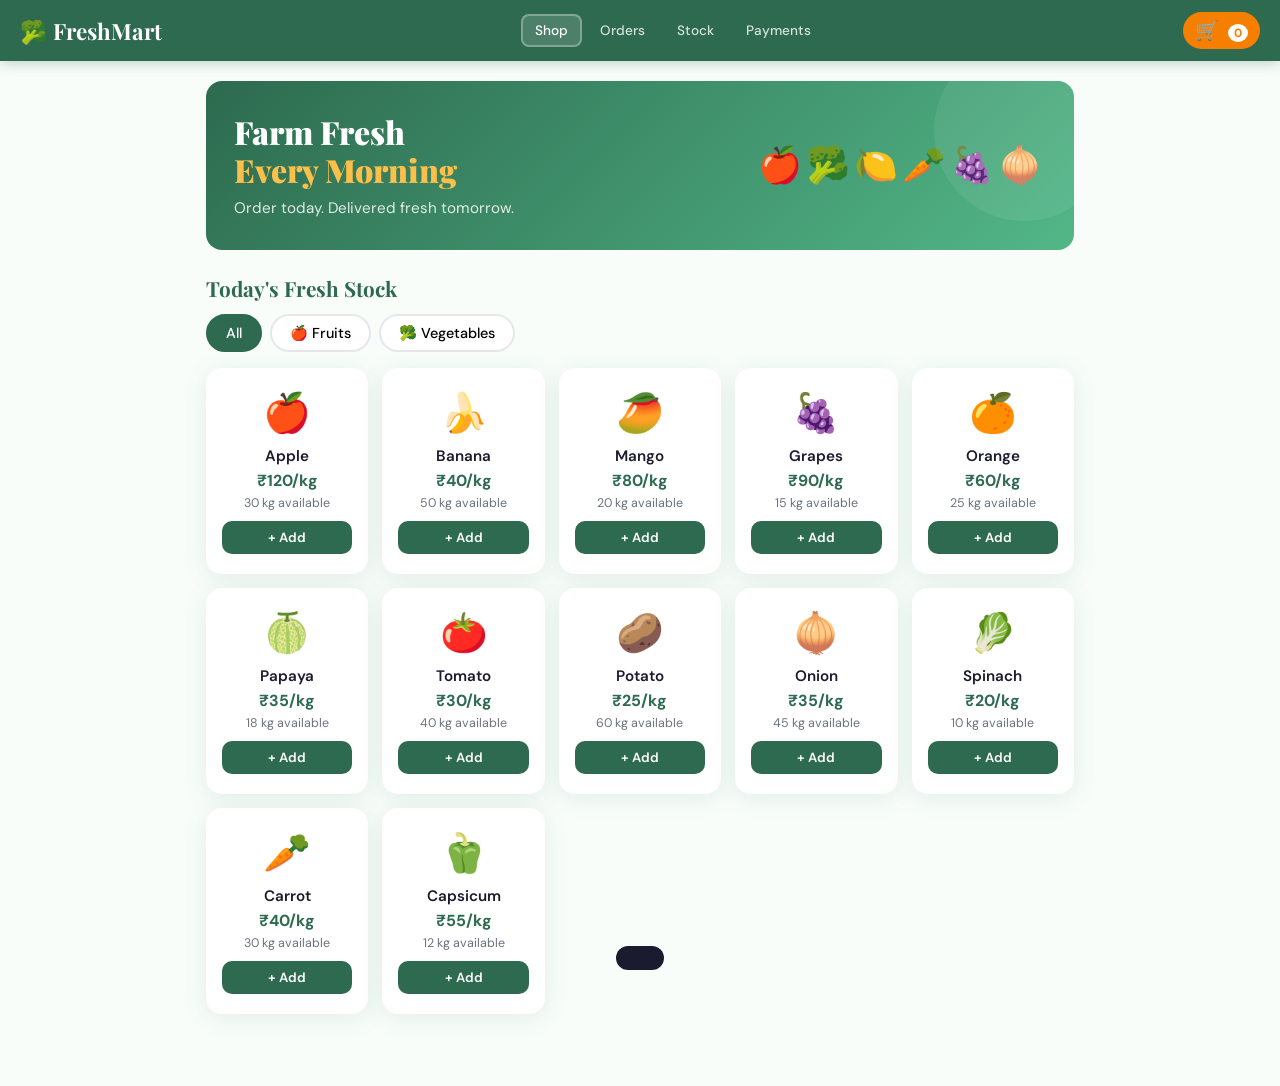
==== index.html @ b02ac65d "Add files via upload" ====
<!DOCTYPE html>
<html lang="en">
<head>
  <meta charset="UTF-8" />
  <meta name="viewport" content="width=device-width, initial-scale=1.0" />
  <title>FreshMart - Fresh Fruits & Vegetables</title>
  <meta name="description" content="Order fresh fruits and vegetables for next-day delivery" />
  <meta name="theme-color" content="#2d6a4f" />
  <link rel="manifest" href="manifest.json" />
  <link rel="apple-touch-icon" href="icons/icon-192.png" />
  <link rel="stylesheet" href="css/style.css" />
  <link href="https://fonts.googleapis.com/css2?family=Playfair+Display:wght@700;900&family=DM+Sans:wght@300;400;500;600&display=swap" rel="stylesheet" />
</head>
<body>

<!-- NAV -->
<nav class="navbar">
  <div class="nav-brand">🥦 FreshMart</div>
  <div class="nav-links">
    <button class="nav-btn active" onclick="showPage('shop')">Shop</button>
    <button class="nav-btn" onclick="showPage('orders')">Orders</button>
    <button class="nav-btn" onclick="showPage('stock')">Stock</button>
    <button class="nav-btn" onclick="showPage('payments')">Payments</button>
  </div>
  <div class="cart-icon" onclick="showCart()">
    🛒 <span class="cart-count" id="cartCount">0</span>
  </div>
</nav>

<!-- ===================== SHOP PAGE ===================== -->
<div id="page-shop" class="page active">
  <div class="hero">
    <div class="hero-text">
      <h1>Farm Fresh<br><span class="accent">Every Morning</span></h1>
      <p>Order today. Delivered fresh tomorrow.</p>
    </div>
    <div class="hero-illustration">🍎🥦🍋🥕🍇🧅</div>
  </div>

  <div class="section-title">Today's Fresh Stock</div>

  <div class="filter-bar">
    <button class="filter-btn active" onclick="filterProducts('all', this)">All</button>
    <button class="filter-btn" onclick="filterProducts('fruit', this)">🍎 Fruits</button>
    <button class="filter-btn" onclick="filterProducts('vegetable', this)">🥦 Vegetables</button>
  </div>

  <div class="product-grid" id="productGrid"></div>
</div>

<!-- ===================== CART MODAL ===================== -->
<div class="modal-overlay" id="cartModal" onclick="closeCart(event)">
  <div class="modal">
    <div class="modal-header">
      <h2>Your Cart 🛒</h2>
      <button class="close-btn" onclick="closeCart()">✕</button>
    </div>
    <div id="cartItems"></div>
    <div class="cart-footer">
      <div class="cart-total">Total: ₹<span id="cartTotal">0</span></div>
      <button class="btn-primary" onclick="showCheckout()">Proceed to Order →</button>
    </div>
  </div>
</div>

<!-- ===================== CHECKOUT MODAL ===================== -->
<div class="modal-overlay" id="checkoutModal" onclick="closeCheckout(event)">
  <div class="modal">
    <div class="modal-header">
      <h2>Place Order 📋</h2>
      <button class="close-btn" onclick="closeCheckout()">✕</button>
    </div>
    <div class="form-group">
      <label>Your Name *</label>
      <input type="text" id="custName" placeholder="Enter your name" />
    </div>
    <div class="form-group">
      <label>Phone Number *</label>
      <input type="tel" id="custPhone" placeholder="Enter phone number" />
    </div>
    <div class="form-group">
      <label>Delivery Address *</label>
      <textarea id="custAddress" placeholder="Enter delivery address" rows="2"></textarea>
    </div>
    <div class="form-group">
      <label>Payment Method</label>
      <div class="payment-options">
        <label class="pay-option">
          <input type="radio" name="payMethod" value="cash" checked /> Cash on Delivery
        </label>
        <label class="pay-option">
          <input type="radio" name="payMethod" value="upi" /> UPI / Online
        </label>
      </div>
    </div>
    <div id="upiDetails" class="upi-box" style="display:none;">
      <div class="upi-info">
        <div class="upi-qr">📱</div>
        <div>
          <div class="upi-label">UPI ID</div>
          <div class="upi-value" id="shopUpiId">yourshop@upi</div>
          <div class="upi-label" style="margin-top:6px">Phone Pay / GPay / Paytm</div>
          <div class="upi-value" id="shopPhone">+91 XXXXXXXXXX</div>
        </div>
      </div>
      <div class="form-group" style="margin-top:12px">
        <label>Transaction / UTR Number</label>
        <input type="text" id="utrNumber" placeholder="Enter UTR after payment" />
      </div>
    </div>
    <div class="order-summary-box" id="orderSummaryBox"></div>
    <button class="btn-primary" style="width:100%;margin-top:16px" onclick="placeOrder()">✅ Confirm Order</button>
  </div>
</div>

<!-- ===================== ORDERS PAGE ===================== -->
<div id="page-orders" class="page">
  <div class="page-header">
    <h2>Orders Dashboard</h2>
    <div class="header-actions">
      <select id="orderDateFilter" onchange="renderOrders()">
        <option value="today">Today's Orders</option>
        <option value="tomorrow">Tomorrow's Delivery</option>
        <option value="all">All Orders</option>
      </select>
      <button class="btn-secondary" onclick="exportOrders()">📤 Export</button>
    </div>
  </div>

  <div class="stats-row" id="orderStats"></div>
  <div id="ordersList"></div>
</div>

<!-- ===================== STOCK PAGE ===================== -->
<div id="page-stock" class="page">
  <div class="page-header">
    <h2>Stock Management</h2>
    <button class="btn-primary" onclick="showAddStock()">+ Add Item</button>
  </div>

  <div class="stats-row" id="stockStats"></div>

  <div class="stock-table-wrap">
    <table class="stock-table">
      <thead>
        <tr>
          <th>Item</th>
          <th>Category</th>
          <th>Opening Stock</th>
          <th>Sold</th>
          <th>Available</th>
          <th>Price (₹/kg)</th>
          <th>Actions</th>
        </tr>
      </thead>
      <tbody id="stockTableBody"></tbody>
    </table>
  </div>

  <!-- Add Stock Modal -->
  <div class="modal-overlay" id="addStockModal" onclick="closeAddStock(event)">
    <div class="modal">
      <div class="modal-header">
        <h2>Add / Update Item</h2>
        <button class="close-btn" onclick="closeAddStock()">✕</button>
      </div>
      <div class="form-group">
        <label>Item Name</label>
        <input type="text" id="stockName" placeholder="e.g. Mango" />
      </div>
      <div class="form-group">
        <label>Category</label>
        <select id="stockCategory">
          <option value="fruit">Fruit</option>
          <option value="vegetable">Vegetable</option>
        </select>
      </div>
      <div class="form-group">
        <label>Emoji Icon</label>
        <input type="text" id="stockEmoji" placeholder="🍎" maxlength="2" />
      </div>
      <div class="form-group">
        <label>Opening Stock (kg)</label>
        <input type="number" id="stockQty" placeholder="0" min="0" />
      </div>
      <div class="form-group">
        <label>Price per kg (₹)</label>
        <input type="number" id="stockPrice" placeholder="0" min="0" />
      </div>
      <button class="btn-primary" style="width:100%" onclick="saveStock()">Save Item</button>
    </div>
  </div>
</div>

<!-- ===================== PAYMENTS PAGE ===================== -->
<div id="page-payments" class="page">
  <div class="page-header">
    <h2>Payment Details</h2>
    <button class="btn-secondary" onclick="showEditPayment()">✏️ Edit</button>
  </div>

  <div class="payment-card">
    <div class="payment-card-header">Your Shop's UPI Details</div>
    <div class="payment-detail-row">
      <span>UPI ID</span>
      <strong id="displayUpiId">—</strong>
    </div>
    <div class="payment-detail-row">
      <span>Phone (GPay/Paytm)</span>
      <strong id="displayPhone">—</strong>
    </div>
    <div class="payment-detail-row">
      <span>Account Holder</span>
      <strong id="displayName">—</strong>
    </div>
    <div class="payment-detail-row">
      <span>Bank Name</span>
      <strong id="displayBank">—</strong>
    </div>
    <div class="qr-placeholder" id="qrPlaceholder">
      <div style="font-size:48px">📱</div>
      <div>Your QR code shown to customers</div>
    </div>
  </div>

  <div class="section-title" style="margin-top:32px">Payment Summary</div>
  <div class="stats-row" id="paymentStats"></div>

  <div class="section-title" style="margin-top:32px">Pending Payments</div>
  <div id="pendingPayments"></div>

  <!-- Edit Payment Modal -->
  <div class="modal-overlay" id="editPaymentModal" onclick="closeEditPayment(event)">
    <div class="modal">
      <div class="modal-header">
        <h2>Edit Payment Details</h2>
        <button class="close-btn" onclick="closeEditPayment()">✕</button>
      </div>
      <div class="form-group">
        <label>UPI ID</label>
        <input type="text" id="editUpiId" placeholder="yourname@upi" />
      </div>
      <div class="form-group">
        <label>Phone Number</label>
        <input type="tel" id="editPhone" placeholder="+91 XXXXXXXXXX" />
      </div>
      <div class="form-group">
        <label>Account Holder Name</label>
        <input type="text" id="editHolderName" placeholder="Your name" />
      </div>
      <div class="form-group">
        <label>Bank Name</label>
        <input type="text" id="editBank" placeholder="SBI / HDFC / etc." />
      </div>
      <button class="btn-primary" style="width:100%" onclick="savePaymentDetails()">Save</button>
    </div>
  </div>
</div>

<!-- Toast Notification -->
<div class="toast" id="toast"></div>

<script src="js/app.js"></script>
</body>
</html>
---- css/style.css ----
:root {
  --green: #2d6a4f;
  --green-light: #52b788;
  --green-pale: #d8f3dc;
  --orange: #f77f00;
  --yellow: #fcbf49;
  --red: #e63946;
  --bg: #f8fdf9;
  --card: #ffffff;
  --text: #1b1b2f;
  --text-muted: #6b7280;
  --border: #e5e7eb;
  --shadow: 0 4px 24px rgba(45,106,79,0.10);
  --radius: 16px;
}

* { box-sizing: border-box; margin: 0; padding: 0; }

body {
  font-family: 'DM Sans', sans-serif;
  background: var(--bg);
  color: var(--text);
  min-height: 100vh;
  padding-bottom: 40px;
}

/* NAV */
.navbar {
  background: var(--green);
  color: white;
  display: flex;
  align-items: center;
  justify-content: space-between;
  padding: 12px 20px;
  position: sticky;
  top: 0;
  z-index: 100;
  box-shadow: 0 2px 12px rgba(45,106,79,0.3);
}
.nav-brand {
  font-family: 'Playfair Display', serif;
  font-size: 1.4rem;
  font-weight: 700;
  white-space: nowrap;
}
.nav-links {
  display: flex;
  gap: 4px;
  flex-wrap: wrap;
}
.nav-btn {
  background: transparent;
  border: 2px solid transparent;
  color: rgba(255,255,255,0.8);
  padding: 6px 12px;
  border-radius: 8px;
  cursor: pointer;
  font-family: 'DM Sans', sans-serif;
  font-size: 0.85rem;
  font-weight: 500;
  transition: all 0.2s;
}
.nav-btn:hover, .nav-btn.active {
  background: rgba(255,255,255,0.15);
  color: white;
  border-color: rgba(255,255,255,0.3);
}
.cart-icon {
  cursor: pointer;
  font-size: 1.2rem;
  background: var(--orange);
  padding: 6px 12px;
  border-radius: 20px;
  font-weight: 600;
  white-space: nowrap;
}
.cart-count {
  background: white;
  color: var(--orange);
  border-radius: 50%;
  padding: 1px 6px;
  font-size: 0.75rem;
  font-weight: 700;
  margin-left: 4px;
}

/* PAGES */
.page { display: none; padding: 0 16px; max-width: 900px; margin: 0 auto; }
.page.active { display: block; }

/* HERO */
.hero {
  background: linear-gradient(135deg, var(--green) 0%, var(--green-light) 100%);
  border-radius: var(--radius);
  margin: 20px 0;
  padding: 32px 28px;
  display: flex;
  align-items: center;
  justify-content: space-between;
  color: white;
  overflow: hidden;
  position: relative;
}
.hero::before {
  content: '';
  position: absolute;
  top: -40px; right: -40px;
  width: 180px; height: 180px;
  background: rgba(255,255,255,0.07);
  border-radius: 50%;
}
.hero h1 {
  font-family: 'Playfair Display', serif;
  font-size: 2rem;
  font-weight: 900;
  line-height: 1.2;
}
.hero h1 .accent { color: var(--yellow); }
.hero p { margin-top: 8px; opacity: 0.85; font-size: 0.95rem; }
.hero-illustration { font-size: 2.2rem; letter-spacing: 4px; line-height: 1.6; text-align: right; }

/* SECTION TITLE */
.section-title {
  font-family: 'Playfair Display', serif;
  font-size: 1.3rem;
  font-weight: 700;
  color: var(--green);
  margin: 24px 0 12px;
}

/* FILTER */
.filter-bar {
  display: flex;
  gap: 8px;
  margin-bottom: 16px;
}
.filter-btn {
  padding: 8px 18px;
  border-radius: 20px;
  border: 2px solid var(--border);
  background: white;
  cursor: pointer;
  font-family: 'DM Sans', sans-serif;
  font-weight: 500;
  font-size: 0.9rem;
  transition: all 0.2s;
}
.filter-btn.active, .filter-btn:hover {
  background: var(--green);
  color: white;
  border-color: var(--green);
}

/* PRODUCT GRID */
.product-grid {
  display: grid;
  grid-template-columns: repeat(auto-fill, minmax(160px, 1fr));
  gap: 14px;
  margin-bottom: 32px;
}
.product-card {
  background: var(--card);
  border-radius: var(--radius);
  padding: 18px 14px;
  box-shadow: var(--shadow);
  text-align: center;
  transition: transform 0.2s;
  border: 2px solid transparent;
}
.product-card:hover { transform: translateY(-3px); border-color: var(--green-pale); }
.product-card.out-of-stock { opacity: 0.5; }
.product-emoji { font-size: 2.4rem; margin-bottom: 8px; }
.product-name { font-weight: 600; font-size: 0.95rem; margin-bottom: 4px; }
.product-price { color: var(--green); font-weight: 700; font-size: 1rem; }
.product-stock { font-size: 0.78rem; color: var(--text-muted); margin: 4px 0 10px; }
.product-stock.low { color: var(--red); font-weight: 600; }
.btn-add {
  width: 100%;
  padding: 8px;
  background: var(--green);
  color: white;
  border: none;
  border-radius: 10px;
  font-family: 'DM Sans', sans-serif;
  font-weight: 600;
  cursor: pointer;
  transition: background 0.2s;
  display: flex;
  align-items: center;
  justify-content: center;
  gap: 6px;
}
.btn-add:hover { background: var(--green-light); }
.btn-add:disabled { background: var(--border); color: var(--text-muted); cursor: not-allowed; }
.qty-controls {
  display: flex;
  align-items: center;
  justify-content: center;
  gap: 10px;
}
.qty-btn {
  width: 28px; height: 28px;
  background: var(--green-pale);
  color: var(--green);
  border: none;
  border-radius: 8px;
  font-size: 1.1rem;
  cursor: pointer;
  font-weight: 700;
  line-height: 1;
}
.qty-btn:hover { background: var(--green); color: white; }
.qty-num { font-weight: 700; font-size: 1rem; min-width: 20px; text-align: center; }

/* BUTTONS */
.btn-primary {
  background: var(--green);
  color: white;
  border: none;
  border-radius: 12px;
  padding: 12px 24px;
  font-family: 'DM Sans', sans-serif;
  font-weight: 600;
  font-size: 1rem;
  cursor: pointer;
  transition: background 0.2s;
}
.btn-primary:hover { background: var(--green-light); }
.btn-secondary {
  background: white;
  color: var(--green);
  border: 2px solid var(--green);
  border-radius: 12px;
  padding: 10px 20px;
  font-family: 'DM Sans', sans-serif;
  font-weight: 600;
  cursor: pointer;
  transition: all 0.2s;
}
.btn-secondary:hover { background: var(--green-pale); }

/* MODAL */
.modal-overlay {
  display: none;
  position: fixed;
  inset: 0;
  background: rgba(0,0,0,0.45);
  z-index: 200;
  align-items: center;
  justify-content: center;
  padding: 16px;
}
.modal-overlay.open { display: flex; }
.modal {
  background: white;
  border-radius: 20px;
  padding: 24px;
  width: 100%;
  max-width: 480px;
  max-height: 90vh;
  overflow-y: auto;
  box-shadow: 0 20px 60px rgba(0,0,0,0.25);
}
.modal-header {
  display: flex;
  align-items: center;
  justify-content: space-between;
  margin-bottom: 20px;
}
.modal-header h2 { font-family: 'Playfair Display', serif; font-size: 1.3rem; }
.close-btn {
  background: var(--green-pale);
  border: none;
  border-radius: 8px;
  padding: 4px 10px;
  cursor: pointer;
  font-size: 1rem;
  color: var(--green);
}

/* FORM */
.form-group { margin-bottom: 14px; }
.form-group label { display: block; font-weight: 600; font-size: 0.85rem; margin-bottom: 5px; color: var(--text-muted); text-transform: uppercase; letter-spacing: 0.5px; }
.form-group input, .form-group textarea, .form-group select {
  width: 100%;
  padding: 10px 14px;
  border: 2px solid var(--border);
  border-radius: 10px;
  font-family: 'DM Sans', sans-serif;
  font-size: 0.95rem;
  outline: none;
  transition: border-color 0.2s;
}
.form-group input:focus, .form-group textarea:focus, .form-group select:focus {
  border-color: var(--green);
}

/* CART */
.cart-item {
  display: flex;
  align-items: center;
  justify-content: space-between;
  padding: 10px 0;
  border-bottom: 1px solid var(--border);
  gap: 10px;
}
.cart-item-name { flex: 1; font-weight: 600; }
.cart-item-price { color: var(--green); font-weight: 700; white-space: nowrap; }
.cart-footer { border-top: 2px solid var(--border); padding-top: 16px; margin-top: 8px; display: flex; flex-direction: column; gap: 12px; }
.cart-total { font-size: 1.2rem; font-weight: 700; }

/* PAYMENT OPTIONS */
.payment-options { display: flex; gap: 16px; flex-wrap: wrap; }
.pay-option { display: flex; align-items: center; gap: 8px; font-weight: 500; cursor: pointer; }
.upi-box {
  background: linear-gradient(135deg, #e8f5e9, #f1f8e9);
  border: 2px solid var(--green-light);
  border-radius: 14px;
  padding: 16px;
  margin-bottom: 12px;
}
.upi-info { display: flex; gap: 16px; align-items: center; }
.upi-qr { font-size: 3rem; }
.upi-label { font-size: 0.78rem; color: var(--text-muted); text-transform: uppercase; letter-spacing: 0.5px; }
.upi-value { font-weight: 700; color: var(--green); font-size: 1rem; word-break: break-all; }

.order-summary-box {
  background: var(--green-pale);
  border-radius: 12px;
  padding: 14px;
  margin-top: 8px;
  font-size: 0.9rem;
}
.order-summary-box div { margin-bottom: 6px; }

/* PAGE HEADER */
.page-header {
  display: flex;
  align-items: center;
  justify-content: space-between;
  margin: 20px 0 16px;
  gap: 10px;
  flex-wrap: wrap;
}
.page-header h2 { font-family: 'Playfair Display', serif; font-size: 1.5rem; }
.header-actions { display: flex; gap: 10px; flex-wrap: wrap; align-items: center; }

/* STATS */
.stats-row {
  display: grid;
  grid-template-columns: repeat(auto-fill, minmax(130px, 1fr));
  gap: 12px;
  margin-bottom: 20px;
}
.stat-card {
  background: var(--card);
  border-radius: 14px;
  padding: 16px;
  box-shadow: var(--shadow);
  text-align: center;
}
.stat-card .stat-val { font-size: 1.6rem; font-weight: 700; color: var(--green); }
.stat-card .stat-label { font-size: 0.78rem; color: var(--text-muted); margin-top: 4px; }

/* ORDERS */
.order-card {
  background: var(--card);
  border-radius: 14px;
  padding: 16px;
  box-shadow: var(--shadow);
  margin-bottom: 12px;
  border-left: 4px solid var(--green);
}
.order-card.pending { border-color: var(--orange); }
.order-card.delivered { border-color: var(--green-light); opacity: 0.8; }
.order-card-header { display: flex; justify-content: space-between; align-items: flex-start; flex-wrap: wrap; gap: 6px; }
.order-id { font-size: 0.78rem; color: var(--text-muted); }
.order-name { font-weight: 700; font-size: 1rem; }
.order-phone { font-size: 0.85rem; color: var(--text-muted); }
.order-items { margin: 8px 0; font-size: 0.88rem; }
.order-meta { display: flex; gap: 12px; flex-wrap: wrap; align-items: center; margin-top: 10px; }
.badge {
  padding: 3px 10px;
  border-radius: 20px;
  font-size: 0.75rem;
  font-weight: 700;
  text-transform: uppercase;
}
.badge-pending { background: #fff3cd; color: #856404; }
.badge-delivered { background: var(--green-pale); color: var(--green); }
.badge-cash { background: #f8d7da; color: #721c24; }
.badge-upi { background: #cce5ff; color: #004085; }
.badge-paid { background: var(--green-pale); color: var(--green); }
.order-total { font-weight: 700; color: var(--green); font-size: 1rem; }
.btn-sm {
  padding: 5px 12px;
  font-size: 0.8rem;
  border-radius: 8px;
  cursor: pointer;
  font-family: 'DM Sans', sans-serif;
  font-weight: 600;
  border: none;
  margin-left: 4px;
}
.btn-deliver { background: var(--green); color: white; }
.btn-paid { background: var(--yellow); color: #333; }
.btn-delete { background: #f8d7da; color: var(--red); }

/* STOCK TABLE */
.stock-table-wrap { overflow-x: auto; }
.stock-table {
  width: 100%;
  border-collapse: collapse;
  background: white;
  border-radius: 14px;
  overflow: hidden;
  box-shadow: var(--shadow);
}
.stock-table th {
  background: var(--green);
  color: white;
  padding: 12px 14px;
  text-align: left;
  font-size: 0.82rem;
  text-transform: uppercase;
  letter-spacing: 0.5px;
}
.stock-table td {
  padding: 12px 14px;
  border-bottom: 1px solid var(--border);
  font-size: 0.9rem;
}
.stock-table tr:last-child td { border-bottom: none; }
.stock-table tr:hover td { background: var(--green-pale); }
.stock-avail { font-weight: 700; color: var(--green); }
.stock-avail.low { color: var(--red); }
.stock-avail.zero { color: var(--text-muted); }

/* PAYMENT PAGE */
.payment-card {
  background: linear-gradient(135deg, var(--green) 0%, var(--green-light) 100%);
  color: white;
  border-radius: 20px;
  padding: 24px;
  margin-bottom: 24px;
}
.payment-card-header { font-family: 'Playfair Display', serif; font-size: 1.1rem; margin-bottom: 16px; opacity: 0.85; }
.payment-detail-row {
  display: flex;
  justify-content: space-between;
  padding: 10px 0;
  border-bottom: 1px solid rgba(255,255,255,0.2);
  font-size: 0.95rem;
}
.payment-detail-row:last-of-type { border-bottom: none; }
.payment-detail-row span { opacity: 0.8; }
.qr-placeholder {
  background: rgba(255,255,255,0.15);
  border-radius: 14px;
  padding: 24px;
  text-align: center;
  margin-top: 16px;
  font-size: 0.9rem;
  opacity: 0.85;
}

.pending-item {
  background: white;
  border-radius: 12px;
  padding: 14px;
  box-shadow: var(--shadow);
  margin-bottom: 10px;
  display: flex;
  align-items: center;
  justify-content: space-between;
  flex-wrap: wrap;
  gap: 10px;
}

/* TOAST */
.toast {
  position: fixed;
  bottom: 30px;
  left: 50%;
  transform: translateX(-50%) translateY(100px);
  background: var(--text);
  color: white;
  padding: 12px 24px;
  border-radius: 30px;
  font-weight: 600;
  z-index: 999;
  transition: transform 0.3s;
  white-space: nowrap;
}
.toast.show { transform: translateX(-50%) translateY(0); }

select { appearance: auto; }

@media (max-width: 600px) {
  .hero h1 { font-size: 1.5rem; }
  .hero-illustration { font-size: 1.4rem; letter-spacing: 2px; }
  .product-grid { grid-template-columns: repeat(auto-fill, minmax(140px, 1fr)); }
  .nav-btn { padding: 5px 8px; font-size: 0.78rem; }
  .nav-brand { font-size: 1.1rem; }
}
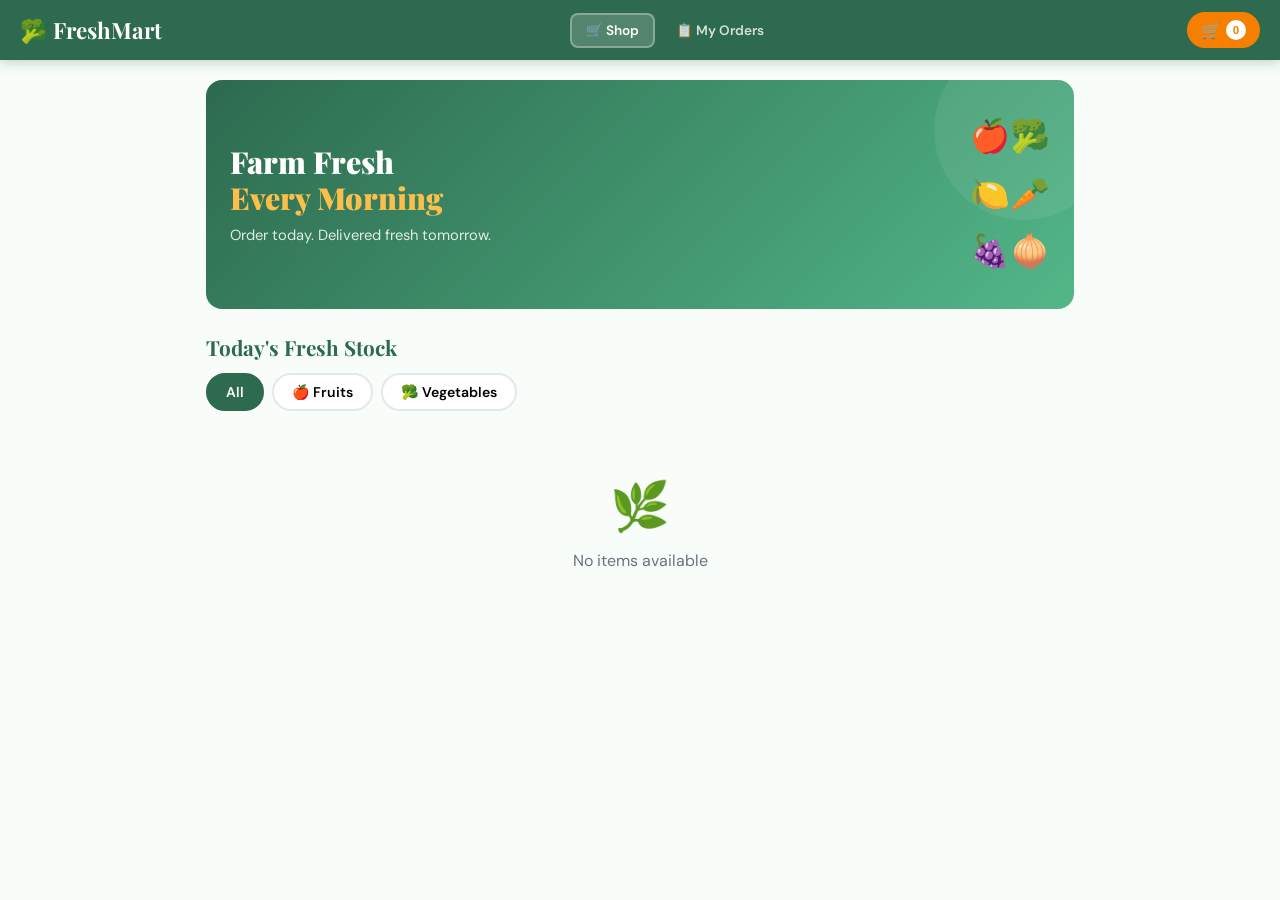
==== commit 6e45f4f8: "Add files via upload" ====
--- a/index.html
+++ b/index.html
@@ -4,262 +4,316 @@
   <meta charset="UTF-8" />
   <meta name="viewport" content="width=device-width, initial-scale=1.0" />
   <title>FreshMart - Fresh Fruits & Vegetables</title>
-  <meta name="description" content="Order fresh fruits and vegetables for next-day delivery" />
   <meta name="theme-color" content="#2d6a4f" />
   <link rel="manifest" href="manifest.json" />
-  <link rel="apple-touch-icon" href="icons/icon-192.png" />
-  <link rel="stylesheet" href="css/style.css" />
   <link href="https://fonts.googleapis.com/css2?family=Playfair+Display:wght@700;900&family=DM+Sans:wght@300;400;500;600&display=swap" rel="stylesheet" />
+  <style>
+    :root{--green:#2d6a4f;--gl:#52b788;--gp:#d8f3dc;--orange:#f77f00;--yellow:#fcbf49;--red:#e63946;--bg:#f8fdf9;--card:#fff;--text:#1b1b2f;--muted:#6b7280;--border:#e5e7eb;--shadow:0 4px 24px rgba(45,106,79,.10);--r:16px;}
+    *{box-sizing:border-box;margin:0;padding:0;}
+    body{font-family:'DM Sans',sans-serif;background:var(--bg);color:var(--text);min-height:100vh;padding-bottom:60px;}
+    .navbar{background:var(--green);color:#fff;display:flex;align-items:center;justify-content:space-between;padding:12px 20px;position:sticky;top:0;z-index:100;box-shadow:0 2px 12px rgba(45,106,79,.3);}
+    .nav-brand{font-family:'Playfair Display',serif;font-size:1.4rem;font-weight:700;}
+    .nav-tabs{display:flex;gap:5px;}
+    .nav-tab{background:transparent;border:2px solid transparent;color:rgba(255,255,255,.8);padding:7px 14px;border-radius:8px;cursor:pointer;font-family:'DM Sans',sans-serif;font-size:.85rem;font-weight:600;transition:all .2s;}
+    .nav-tab.active,.nav-tab:hover{background:rgba(255,255,255,.18);color:#fff;border-color:rgba(255,255,255,.3);}
+    .cart-btn{background:var(--orange);border:none;color:#fff;padding:8px 14px;border-radius:20px;font-weight:700;cursor:pointer;font-size:1rem;display:flex;align-items:center;gap:5px;}
+    .cart-count{background:#fff;color:var(--orange);border-radius:50%;width:20px;height:20px;display:flex;align-items:center;justify-content:center;font-size:.72rem;font-weight:800;}
+    .page{display:none;max-width:900px;margin:0 auto;padding:0 16px;}
+    .page.active{display:block;}
+    .hero{background:linear-gradient(135deg,var(--green),var(--gl));border-radius:var(--r);margin:20px 0;padding:28px 24px;display:flex;justify-content:space-between;align-items:center;color:#fff;overflow:hidden;position:relative;}
+    .hero::before{content:'';position:absolute;top:-40px;right:-40px;width:180px;height:180px;background:rgba(255,255,255,.07);border-radius:50%;}
+    .hero h1{font-family:'Playfair Display',serif;font-size:1.9rem;font-weight:900;line-height:1.2;}
+    .hero h1 span{color:var(--yellow);}
+    .hero p{margin-top:8px;opacity:.85;font-size:.92rem;}
+    .hero-e{font-size:2rem;line-height:1.8;text-align:right;}
+    .sec-title{font-family:'Playfair Display',serif;font-size:1.3rem;font-weight:700;color:var(--green);margin:24px 0 12px;}
+    .filter-bar{display:flex;gap:8px;margin-bottom:16px;flex-wrap:wrap;}
+    .filter-btn{padding:8px 18px;border-radius:20px;border:2px solid var(--border);background:#fff;cursor:pointer;font-family:'DM Sans',sans-serif;font-weight:600;font-size:.88rem;transition:all .2s;}
+    .filter-btn.active,.filter-btn:hover{background:var(--green);color:#fff;border-color:var(--green);}
+    .grid{display:grid;grid-template-columns:repeat(auto-fill,minmax(155px,1fr));gap:14px;margin-bottom:32px;}
+    .pcard{background:var(--card);border-radius:var(--r);padding:18px 14px;box-shadow:var(--shadow);text-align:center;transition:transform .2s;border:2px solid transparent;}
+    .pcard:hover{transform:translateY(-3px);border-color:var(--gp);}
+    .pcard.oos{opacity:.5;}
+    .pe{font-size:2.4rem;margin-bottom:8px;}
+    .pn{font-weight:700;font-size:.95rem;margin-bottom:4px;}
+    .pp{color:var(--green);font-weight:800;font-size:1.05rem;}
+    .pu{font-size:.75rem;color:var(--muted);}
+    .ps{font-size:.78rem;color:var(--muted);margin:5px 0 10px;}
+    .ps.low{color:var(--red);font-weight:700;}
+    .btn-add{width:100%;padding:9px;background:var(--green);color:#fff;border:none;border-radius:10px;font-family:'DM Sans',sans-serif;font-weight:700;cursor:pointer;transition:background .2s;}
+    .btn-add:hover{background:var(--gl);}
+    .btn-add:disabled{background:var(--border);color:var(--muted);cursor:not-allowed;}
+    .qc{display:flex;align-items:center;justify-content:center;gap:10px;}
+    .qb{width:30px;height:30px;background:var(--gp);color:var(--green);border:none;border-radius:8px;font-size:1.2rem;cursor:pointer;font-weight:800;line-height:1;}
+    .qb:hover{background:var(--green);color:#fff;}
+    .qn{font-weight:800;font-size:1rem;min-width:22px;text-align:center;}
+    .overlay{display:none;position:fixed;inset:0;background:rgba(0,0,0,.45);z-index:200;align-items:center;justify-content:center;padding:16px;}
+    .overlay.open{display:flex;}
+    .modal{background:#fff;border-radius:20px;padding:24px;width:100%;max-width:480px;max-height:90vh;overflow-y:auto;box-shadow:0 20px 60px rgba(0,0,0,.25);}
+    .mhead{display:flex;align-items:center;justify-content:space-between;margin-bottom:18px;}
+    .mhead h2{font-family:'Playfair Display',serif;font-size:1.3rem;}
+    .cbtn{background:var(--gp);border:none;border-radius:8px;padding:4px 12px;cursor:pointer;font-size:1rem;color:var(--green);}
+    .ci{display:flex;align-items:center;justify-content:space-between;padding:10px 0;border-bottom:1px solid var(--border);gap:10px;}
+    .cin{flex:1;font-weight:600;}
+    .cip{color:var(--green);font-weight:800;white-space:nowrap;}
+    .cfooter{border-top:2px solid var(--border);padding-top:14px;margin-top:8px;display:flex;flex-direction:column;gap:12px;}
+    .ctotal{font-size:1.2rem;font-weight:800;}
+    .fg{margin-bottom:14px;}
+    .fg label{display:block;font-weight:700;font-size:.8rem;margin-bottom:5px;color:var(--muted);text-transform:uppercase;letter-spacing:.5px;}
+    .fg input,.fg textarea{width:100%;padding:11px 14px;border:2px solid var(--border);border-radius:10px;font-family:'DM Sans',sans-serif;font-size:.95rem;outline:none;transition:border-color .2s;}
+    .fg input:focus,.fg textarea:focus{border-color:var(--green);}
+    .po{display:flex;gap:16px;flex-wrap:wrap;}
+    .pol{display:flex;align-items:center;gap:8px;font-weight:600;cursor:pointer;}
+    .ubox{background:linear-gradient(135deg,#e8f5e9,#f1f8e9);border:2px solid var(--gl);border-radius:14px;padding:16px;margin-bottom:12px;}
+    .urow{display:flex;gap:14px;align-items:center;}
+    .uicon{font-size:3rem;}
+    .ulbl{font-size:.75rem;color:var(--muted);text-transform:uppercase;letter-spacing:.5px;}
+    .uval{font-weight:800;color:var(--green);font-size:1rem;word-break:break-all;}
+    .sbox{background:var(--gp);border-radius:12px;padding:14px;margin-top:10px;font-size:.9rem;}
+    .sbox>div{margin-bottom:5px;}
+    .btn-p{background:var(--green);color:#fff;border:none;border-radius:12px;padding:12px 24px;font-family:'DM Sans',sans-serif;font-weight:700;font-size:1rem;cursor:pointer;transition:background .2s;}
+    .btn-p:hover{background:var(--gl);}
+    .ocard{background:#fff;border-radius:14px;padding:16px;box-shadow:var(--shadow);margin-bottom:12px;border-left:4px solid var(--green);}
+    .ocard.pending{border-color:var(--orange);}
+    .ocard.delivered{border-color:var(--gl);}
+    .oid{font-size:.78rem;color:var(--muted);}
+    .oaddr{font-weight:700;}
+    .oitems{font-size:.88rem;margin:6px 0;}
+    .ometa{display:flex;gap:8px;flex-wrap:wrap;align-items:center;margin-top:8px;}
+    .badge{padding:3px 10px;border-radius:20px;font-size:.72rem;font-weight:800;text-transform:uppercase;}
+    .bp{background:#fff3cd;color:#856404;}
+    .bd{background:var(--gp);color:var(--green);}
+    .bc{background:#f8d7da;color:#721c24;}
+    .bu{background:#cce5ff;color:#004085;}
+    .bpd{background:var(--gp);color:var(--green);}
+    .toast{position:fixed;bottom:28px;left:50%;transform:translateX(-50%) translateY(100px);background:var(--text);color:#fff;padding:12px 26px;border-radius:30px;font-weight:700;z-index:999;transition:transform .3s;white-space:nowrap;}
+    .toast.show{transform:translateX(-50%) translateY(0);}
+    .empty{text-align:center;color:var(--muted);padding:48px 20px;}
+    .empty .big{font-size:3rem;margin-bottom:12px;}
+    @media(max-width:600px){.hero h1{font-size:1.5rem;}.hero-e{font-size:1.5rem;}.nav-brand{font-size:1.1rem;}.nav-tab{padding:5px 9px;font-size:.78rem;}}
+  </style>
 </head>
 <body>
-
-<!-- NAV -->
 <nav class="navbar">
   <div class="nav-brand">🥦 FreshMart</div>
-  <div class="nav-links">
-    <button class="nav-btn active" onclick="showPage('shop')">Shop</button>
-    <button class="nav-btn" onclick="showPage('orders')">Orders</button>
-    <button class="nav-btn" onclick="showPage('stock')">Stock</button>
-    <button class="nav-btn" onclick="showPage('payments')">Payments</button>
-  </div>
-  <div class="cart-icon" onclick="showCart()">
-    🛒 <span class="cart-count" id="cartCount">0</span>
-  </div>
+  <div class="nav-tabs">
+    <button class="nav-tab active" onclick="showTab('shop',this)">🛒 Shop</button>
+    <button class="nav-tab" onclick="showTab('myorders',this)">📋 My Orders</button>
+  </div>
+  <button class="cart-btn" onclick="openCart()">🛒 <span class="cart-count" id="cartCount">0</span></button>
 </nav>
 
-<!-- ===================== SHOP PAGE ===================== -->
-<div id="page-shop" class="page active">
+<!-- SHOP -->
+<div class="page active" id="tab-shop">
   <div class="hero">
-    <div class="hero-text">
-      <h1>Farm Fresh<br><span class="accent">Every Morning</span></h1>
-      <p>Order today. Delivered fresh tomorrow.</p>
+    <div><h1>Farm Fresh<br><span>Every Morning</span></h1><p>Order today. Delivered fresh tomorrow.</p></div>
+    <div class="hero-e">🍎🥦<br>🍋🥕<br>🍇🧅</div>
+  </div>
+  <div class="sec-title">Today's Fresh Stock</div>
+  <div class="filter-bar">
+    <button class="filter-btn active" onclick="filterCat('all',this)">All</button>
+    <button class="filter-btn" onclick="filterCat('fruit',this)">🍎 Fruits</button>
+    <button class="filter-btn" onclick="filterCat('vegetable',this)">🥦 Vegetables</button>
+  </div>
+  <div class="grid" id="productGrid"></div>
+</div>
+
+<!-- MY ORDERS -->
+<div class="page" id="tab-myorders">
+  <div class="sec-title" style="margin-top:20px">My Orders</div>
+  <div id="myOrdersList"></div>
+</div>
+
+<!-- CART MODAL -->
+<div class="overlay" id="cartOverlay" onclick="maybeClose('cartOverlay',event)">
+  <div class="modal">
+    <div class="mhead"><h2>Your Cart 🛒</h2><button class="cbtn" onclick="closeOverlay('cartOverlay')">✕</button></div>
+    <div id="cartItemsEl"></div>
+    <div class="cfooter">
+      <div class="ctotal">Total: ₹<span id="cartTotalEl">0</span></div>
+      <button class="btn-p" onclick="goCheckout()">Place Order →</button>
     </div>
-    <div class="hero-illustration">🍎🥦🍋🥕🍇🧅</div>
-  </div>
-
-  <div class="section-title">Today's Fresh Stock</div>
-
-  <div class="filter-bar">
-    <button class="filter-btn active" onclick="filterProducts('all', this)">All</button>
-    <button class="filter-btn" onclick="filterProducts('fruit', this)">🍎 Fruits</button>
-    <button class="filter-btn" onclick="filterProducts('vegetable', this)">🥦 Vegetables</button>
-  </div>
-
-  <div class="product-grid" id="productGrid"></div>
+  </div>
 </div>
 
-<!-- ===================== CART MODAL ===================== -->
-<div class="modal-overlay" id="cartModal" onclick="closeCart(event)">
+<!-- CHECKOUT MODAL -->
+<div class="overlay" id="checkoutOverlay" onclick="maybeClose('checkoutOverlay',event)">
   <div class="modal">
-    <div class="modal-header">
-      <h2>Your Cart 🛒</h2>
-      <button class="close-btn" onclick="closeCart()">✕</button>
-    </div>
-    <div id="cartItems"></div>
-    <div class="cart-footer">
-      <div class="cart-total">Total: ₹<span id="cartTotal">0</span></div>
-      <button class="btn-primary" onclick="showCheckout()">Proceed to Order →</button>
-    </div>
-  </div>
-</div>
-
-<!-- ===================== CHECKOUT MODAL ===================== -->
-<div class="modal-overlay" id="checkoutModal" onclick="closeCheckout(event)">
-  <div class="modal">
-    <div class="modal-header">
-      <h2>Place Order 📋</h2>
-      <button class="close-btn" onclick="closeCheckout()">✕</button>
-    </div>
-    <div class="form-group">
-      <label>Your Name *</label>
-      <input type="text" id="custName" placeholder="Enter your name" />
-    </div>
-    <div class="form-group">
-      <label>Phone Number *</label>
-      <input type="tel" id="custPhone" placeholder="Enter phone number" />
-    </div>
-    <div class="form-group">
-      <label>Delivery Address *</label>
-      <textarea id="custAddress" placeholder="Enter delivery address" rows="2"></textarea>
-    </div>
-    <div class="form-group">
+    <div class="mhead"><h2>Confirm Order 📋</h2><button class="cbtn" onclick="closeOverlay('checkoutOverlay')">✕</button></div>
+    <div class="fg"><label>Your Name *</label><input id="cName" placeholder="Enter your name"/></div>
+    <div class="fg"><label>Phone Number *</label><input type="tel" id="cPhone" placeholder="+91 XXXXXXXXXX"/></div>
+    <div class="fg"><label>Delivery Address *</label><textarea id="cAddr" rows="2" placeholder="Full delivery address"></textarea></div>
+    <div class="fg">
       <label>Payment Method</label>
-      <div class="payment-options">
-        <label class="pay-option">
-          <input type="radio" name="payMethod" value="cash" checked /> Cash on Delivery
-        </label>
-        <label class="pay-option">
-          <input type="radio" name="payMethod" value="upi" /> UPI / Online
-        </label>
+      <div class="po">
+        <label class="pol"><input type="radio" name="pm" value="cash" checked onchange="toggleUpi()"> Cash on Delivery</label>
+        <label class="pol"><input type="radio" name="pm" value="upi" onchange="toggleUpi()"> UPI / Online</label>
       </div>
     </div>
-    <div id="upiDetails" class="upi-box" style="display:none;">
-      <div class="upi-info">
-        <div class="upi-qr">📱</div>
+    <div id="upiBox" class="ubox" style="display:none">
+      <div class="urow">
+        <div class="uicon">📱</div>
         <div>
-          <div class="upi-label">UPI ID</div>
-          <div class="upi-value" id="shopUpiId">yourshop@upi</div>
-          <div class="upi-label" style="margin-top:6px">Phone Pay / GPay / Paytm</div>
-          <div class="upi-value" id="shopPhone">+91 XXXXXXXXXX</div>
+          <div class="ulbl">UPI ID</div><div class="uval" id="showUpiId">—</div>
+          <div class="ulbl" style="margin-top:6px">Phone Pay / GPay / Paytm</div>
+          <div class="uval" id="showUpiPhone">—</div>
         </div>
       </div>
-      <div class="form-group" style="margin-top:12px">
-        <label>Transaction / UTR Number</label>
-        <input type="text" id="utrNumber" placeholder="Enter UTR after payment" />
+      <div class="fg" style="margin-top:12px"><label>UTR / Transaction Number</label><input id="utrInput" placeholder="Enter after payment"/></div>
+    </div>
+    <div class="sbox" id="checkoutSummary"></div>
+    <button class="btn-p" style="width:100%;margin-top:16px" onclick="confirmOrder()">✅ Confirm Order</button>
+  </div>
+</div>
+
+<div class="toast" id="toast"></div>
+
+<script>
+function getData(k,def){try{return JSON.parse(localStorage.getItem(k))||def;}catch{return def;}}
+function getProds(){return getData('fm_products',[]);}
+function getOrders(){return getData('fm_orders',[]);}
+function getPay(){return getData('fm_payment',{});}
+function saveOrders(o){localStorage.setItem('fm_orders',JSON.stringify(o));}
+
+let cart={},catFilter='all';
+
+function toast(msg){const t=document.getElementById('toast');t.textContent=msg;t.classList.add('show');setTimeout(()=>t.classList.remove('show'),2500);}
+
+function showTab(n,btn){
+  document.querySelectorAll('.page').forEach(p=>p.classList.remove('active'));
+  document.querySelectorAll('.nav-tab').forEach(b=>b.classList.remove('active'));
+  document.getElementById('tab-'+n).classList.add('active');
+  if(btn)btn.classList.add('active');
+  if(n==='shop')renderProducts();
+  if(n==='myorders')renderMyOrders();
+}
+
+function filterCat(c,btn){
+  catFilter=c;
+  document.querySelectorAll('.filter-btn').forEach(b=>b.classList.remove('active'));
+  btn.classList.add('active');
+  renderProducts();
+}
+
+function calcSold(id){
+  return getOrders().filter(o=>o.status!=='cancelled')
+    .reduce((a,o)=>a+(o.items||[]).filter(i=>i.productId==id).reduce((s,i)=>s+i.qty,0),0);
+}
+
+function renderProducts(){
+  const prods=getProds();
+  const list=catFilter==='all'?prods:prods.filter(p=>p.category===catFilter);
+  const grid=document.getElementById('productGrid');
+  if(!list.length){grid.innerHTML='<div class="empty" style="grid-column:1/-1"><div class="big">🌿</div>No items available</div>';return;}
+  grid.innerHTML=list.map(p=>{
+    const avail=p.stock-calcSold(p.id);
+    const inCart=cart[p.id]||0;
+    const low=avail>0&&avail<=5,oos=avail<=0;
+    return `<div class="pcard ${oos?'oos':''}">
+      <div class="pe">${p.emoji}</div>
+      <div class="pn">${p.name}</div>
+      <div class="pp">₹${p.price}<span class="pu">/kg</span></div>
+      <div class="ps ${low?'low':''}">${oos?'❌ Out of stock':low?`⚠️ Only ${avail}kg left`:`${avail}kg available`}</div>
+      ${oos?`<button class="btn-add" disabled>Out of Stock</button>`:
+        inCart===0?`<button class="btn-add" onclick="addCart(${p.id})">+ Add to Cart</button>`:
+        `<div class="qc"><button class="qb" onclick="chgQty(${p.id},-1)">−</button><span class="qn">${inCart}kg</span><button class="qb" onclick="chgQty(${p.id},1)">+</button></div>`}
+    </div>`;
+  }).join('');
+}
+
+function addCart(id){cart[id]=1;updCount();renderProducts();}
+function chgQty(id,d){
+  const p=getProds().find(x=>x.id==id);
+  const avail=p.stock-calcSold(p.id);
+  cart[id]=(cart[id]||0)+d;
+  if(cart[id]>avail){cart[id]=avail;toast('Max stock reached');}
+  if(cart[id]<=0)delete cart[id];
+  updCount();renderProducts();
+}
+function updCount(){document.getElementById('cartCount').textContent=Object.values(cart).reduce((a,b)=>a+b,0);}
+
+function openCart(){document.getElementById('cartOverlay').classList.add('open');renderCartModal();}
+function closeOverlay(id){document.getElementById(id).classList.remove('open');}
+function maybeClose(id,e){if(e.target===document.getElementById(id))closeOverlay(id);}
+
+function renderCartModal(){
+  const keys=Object.keys(cart),prods=getProds();let total=0;
+  const el=document.getElementById('cartItemsEl');
+  if(!keys.length){el.innerHTML='<p class="empty">Cart is empty</p>';document.getElementById('cartTotalEl').textContent=0;return;}
+  el.innerHTML=keys.map(id=>{
+    const p=prods.find(x=>x.id==id);const sub=p.price*cart[id];total+=sub;
+    return `<div class="ci"><div class="cin">${p.emoji} ${p.name}</div>
+      <div class="qc" style="gap:6px"><button class="qb" onclick="chgQty(${p.id},-1);renderCartModal()">−</button><span class="qn">${cart[id]}kg</span><button class="qb" onclick="chgQty(${p.id},1);renderCartModal()">+</button></div>
+      <div class="cip">₹${sub}</div></div>`;
+  }).join('');
+  document.getElementById('cartTotalEl').textContent=total;
+}
+
+function goCheckout(){
+  if(!Object.keys(cart).length){toast('Cart is empty');return;}
+  closeOverlay('cartOverlay');
+  const pay=getPay();
+  document.getElementById('showUpiId').textContent=pay.upiId||'Contact shop for UPI';
+  document.getElementById('showUpiPhone').textContent=pay.phone||'—';
+  renderSummary();
+  document.getElementById('checkoutOverlay').classList.add('open');
+}
+
+function toggleUpi(){
+  document.getElementById('upiBox').style.display=document.querySelector('input[name="pm"]:checked').value==='upi'?'block':'none';
+}
+
+function renderSummary(){
+  const prods=getProds();let total=0;
+  const lines=Object.keys(cart).map(id=>{const p=prods.find(x=>x.id==id);const sub=p.price*cart[id];total+=sub;return `<div>${p.emoji} ${p.name} × ${cart[id]}kg = ₹${sub}</div>`;});
+  document.getElementById('checkoutSummary').innerHTML=lines.join('')+`<div style="border-top:1px solid #aaa;margin-top:8px;padding-top:8px;font-weight:800">Total: ₹${total}</div>`;
+}
+
+function confirmOrder(){
+  const name=document.getElementById('cName').value.trim();
+  const phone=document.getElementById('cPhone').value.trim();
+  const addr=document.getElementById('cAddr').value.trim();
+  const method=document.querySelector('input[name="pm"]:checked').value;
+  const utr=document.getElementById('utrInput').value.trim();
+  if(!name||!phone||!addr){toast('⚠️ Please fill all fields');return;}
+  const prods=getProds();let total=0;
+  const items=Object.keys(cart).map(id=>{const p=prods.find(x=>x.id==id);const sub=p.price*cart[id];total+=sub;return{productId:p.id,name:p.name,emoji:p.emoji,qty:cart[id],price:p.price,subtotal:sub};});
+  const order={id:'ORD'+Date.now(),customer:name,phone,address:addr,paymentMethod:method,utr:utr||'',paymentStatus:method==='upi'&&utr?'paid':'pending',status:'pending',items,total,orderDate:new Date().toISOString(),deliveryDate:getTomorrow()};
+  const orders=getOrders();orders.unshift(order);saveOrders(orders);
+  localStorage.setItem('fm_my_phone',phone);
+  cart={};updCount();closeOverlay('checkoutOverlay');
+  ['cName','cPhone','cAddr','utrInput'].forEach(id=>document.getElementById(id).value='');
+  toast(`✅ Order placed! ID: ${order.id}`);renderProducts();
+}
+
+function getTomorrow(){const d=new Date();d.setDate(d.getDate()+1);return d.toISOString().slice(0,10);}
+
+function renderMyOrders(){
+  const el=document.getElementById('myOrdersList');
+  const phone=localStorage.getItem('fm_my_phone')||'';
+  const all=getOrders();
+  const mine=phone?all.filter(o=>o.phone===phone):all;
+  if(!mine.length){el.innerHTML='<div class="empty"><div class="big">📋</div>No orders yet.<br>Start shopping!</div>';return;}
+  el.innerHTML=mine.map(o=>`
+    <div class="ocard ${o.status}">
+      <div style="display:flex;justify-content:space-between;align-items:flex-start;flex-wrap:wrap;gap:6px">
+        <div><div class="oid">${o.id} · ${fmt(o.orderDate)}</div><div class="oaddr">📍 ${o.address}</div></div>
+        <div style="font-weight:800;color:var(--green);font-size:1.1rem">₹${o.total}</div>
       </div>
-    </div>
-    <div class="order-summary-box" id="orderSummaryBox"></div>
-    <button class="btn-primary" style="width:100%;margin-top:16px" onclick="placeOrder()">✅ Confirm Order</button>
-  </div>
-</div>
-
-<!-- ===================== ORDERS PAGE ===================== -->
-<div id="page-orders" class="page">
-  <div class="page-header">
-    <h2>Orders Dashboard</h2>
-    <div class="header-actions">
-      <select id="orderDateFilter" onchange="renderOrders()">
-        <option value="today">Today's Orders</option>
-        <option value="tomorrow">Tomorrow's Delivery</option>
-        <option value="all">All Orders</option>
-      </select>
-      <button class="btn-secondary" onclick="exportOrders()">📤 Export</button>
-    </div>
-  </div>
-
-  <div class="stats-row" id="orderStats"></div>
-  <div id="ordersList"></div>
-</div>
-
-<!-- ===================== STOCK PAGE ===================== -->
-<div id="page-stock" class="page">
-  <div class="page-header">
-    <h2>Stock Management</h2>
-    <button class="btn-primary" onclick="showAddStock()">+ Add Item</button>
-  </div>
-
-  <div class="stats-row" id="stockStats"></div>
-
-  <div class="stock-table-wrap">
-    <table class="stock-table">
-      <thead>
-        <tr>
-          <th>Item</th>
-          <th>Category</th>
-          <th>Opening Stock</th>
-          <th>Sold</th>
-          <th>Available</th>
-          <th>Price (₹/kg)</th>
-          <th>Actions</th>
-        </tr>
-      </thead>
-      <tbody id="stockTableBody"></tbody>
-    </table>
-  </div>
-
-  <!-- Add Stock Modal -->
-  <div class="modal-overlay" id="addStockModal" onclick="closeAddStock(event)">
-    <div class="modal">
-      <div class="modal-header">
-        <h2>Add / Update Item</h2>
-        <button class="close-btn" onclick="closeAddStock()">✕</button>
+      <div class="oitems">${o.items.map(i=>`${i.emoji} ${i.name} ×${i.qty}kg`).join(' · ')}</div>
+      <div class="ometa">
+        <span class="badge ${o.status==='delivered'?'bd':'bp'}">${o.status==='delivered'?'✅ Delivered':'🕐 Pending'}</span>
+        <span class="badge ${o.paymentMethod==='upi'?'bu':'bc'}">${o.paymentMethod}</span>
+        <span class="badge ${o.paymentStatus==='paid'?'bpd':'bp'}">${o.paymentStatus==='paid'?'✅ Paid':'⏳ Unpaid'}</span>
+        <span style="margin-left:auto;font-size:.78rem;color:var(--muted)">Delivery: ${o.deliveryDate}</span>
       </div>
-      <div class="form-group">
-        <label>Item Name</label>
-        <input type="text" id="stockName" placeholder="e.g. Mango" />
-      </div>
-      <div class="form-group">
-        <label>Category</label>
-        <select id="stockCategory">
-          <option value="fruit">Fruit</option>
-          <option value="vegetable">Vegetable</option>
-        </select>
-      </div>
-      <div class="form-group">
-        <label>Emoji Icon</label>
-        <input type="text" id="stockEmoji" placeholder="🍎" maxlength="2" />
-      </div>
-      <div class="form-group">
-        <label>Opening Stock (kg)</label>
-        <input type="number" id="stockQty" placeholder="0" min="0" />
-      </div>
-      <div class="form-group">
-        <label>Price per kg (₹)</label>
-        <input type="number" id="stockPrice" placeholder="0" min="0" />
-      </div>
-      <button class="btn-primary" style="width:100%" onclick="saveStock()">Save Item</button>
-    </div>
-  </div>
-</div>
-
-<!-- ===================== PAYMENTS PAGE ===================== -->
-<div id="page-payments" class="page">
-  <div class="page-header">
-    <h2>Payment Details</h2>
-    <button class="btn-secondary" onclick="showEditPayment()">✏️ Edit</button>
-  </div>
-
-  <div class="payment-card">
-    <div class="payment-card-header">Your Shop's UPI Details</div>
-    <div class="payment-detail-row">
-      <span>UPI ID</span>
-      <strong id="displayUpiId">—</strong>
-    </div>
-    <div class="payment-detail-row">
-      <span>Phone (GPay/Paytm)</span>
-      <strong id="displayPhone">—</strong>
-    </div>
-    <div class="payment-detail-row">
-      <span>Account Holder</span>
-      <strong id="displayName">—</strong>
-    </div>
-    <div class="payment-detail-row">
-      <span>Bank Name</span>
-      <strong id="displayBank">—</strong>
-    </div>
-    <div class="qr-placeholder" id="qrPlaceholder">
-      <div style="font-size:48px">📱</div>
-      <div>Your QR code shown to customers</div>
-    </div>
-  </div>
-
-  <div class="section-title" style="margin-top:32px">Payment Summary</div>
-  <div class="stats-row" id="paymentStats"></div>
-
-  <div class="section-title" style="margin-top:32px">Pending Payments</div>
-  <div id="pendingPayments"></div>
-
-  <!-- Edit Payment Modal -->
-  <div class="modal-overlay" id="editPaymentModal" onclick="closeEditPayment(event)">
-    <div class="modal">
-      <div class="modal-header">
-        <h2>Edit Payment Details</h2>
-        <button class="close-btn" onclick="closeEditPayment()">✕</button>
-      </div>
-      <div class="form-group">
-        <label>UPI ID</label>
-        <input type="text" id="editUpiId" placeholder="yourname@upi" />
-      </div>
-      <div class="form-group">
-        <label>Phone Number</label>
-        <input type="tel" id="editPhone" placeholder="+91 XXXXXXXXXX" />
-      </div>
-      <div class="form-group">
-        <label>Account Holder Name</label>
-        <input type="text" id="editHolderName" placeholder="Your name" />
-      </div>
-      <div class="form-group">
-        <label>Bank Name</label>
-        <input type="text" id="editBank" placeholder="SBI / HDFC / etc." />
-      </div>
-      <button class="btn-primary" style="width:100%" onclick="savePaymentDetails()">Save</button>
-    </div>
-  </div>
-</div>
-
-<!-- Toast Notification -->
-<div class="toast" id="toast"></div>
-
-<script src="js/app.js"></script>
+    </div>`).join('');
+}
+
+function fmt(iso){if(!iso)return'';return new Date(iso).toLocaleDateString('en-IN',{day:'numeric',month:'short',hour:'2-digit',minute:'2-digit'});}
+
+if('serviceWorker'in navigator)window.addEventListener('load',()=>navigator.serviceWorker.register('sw.js'));
+renderProducts();
+</script>
 </body>
 </html>
